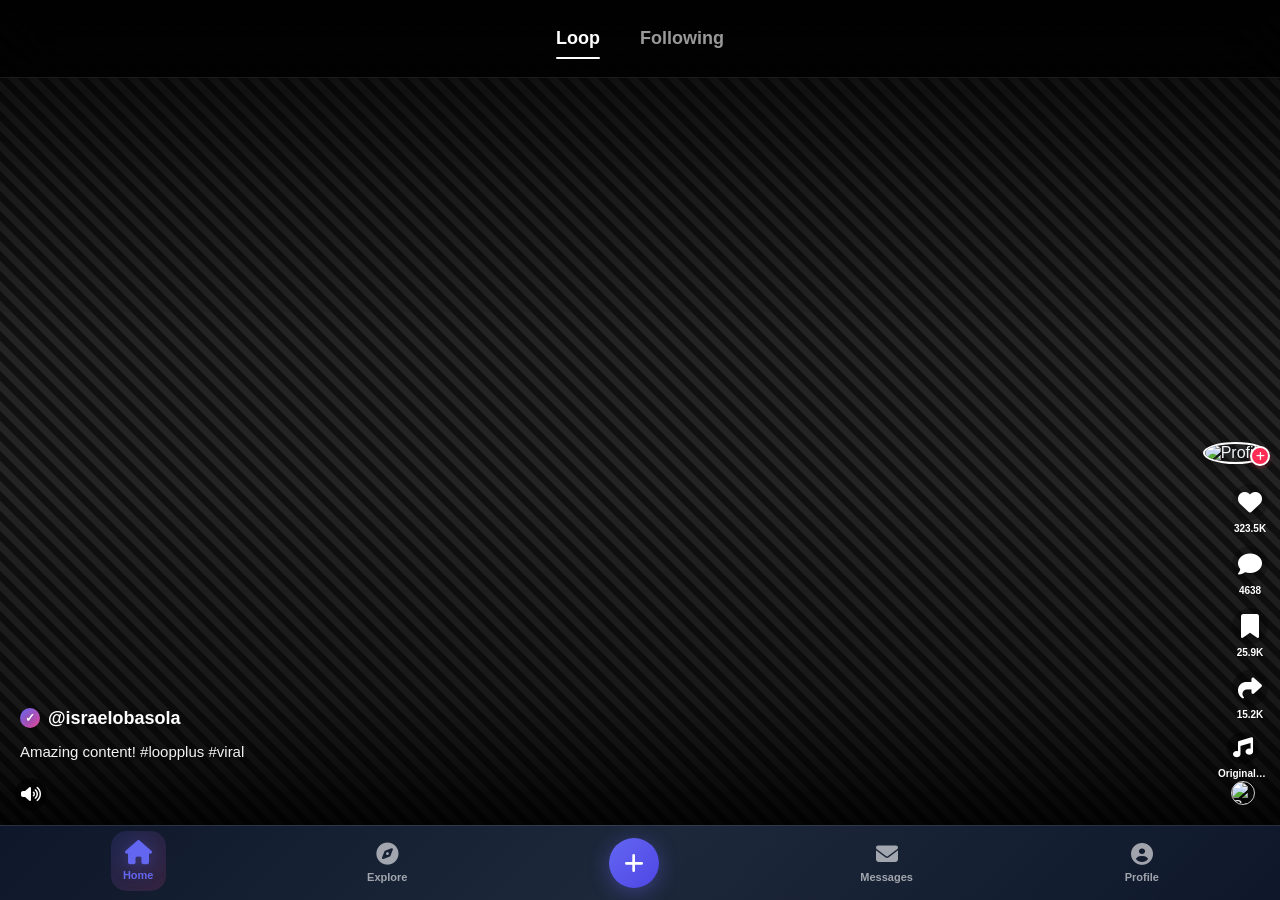
==== mobile app version/index.html @ 40e8b6b2 "first commit" ====
<!DOCTYPE html>
<html lang="en">
<head>
    <meta charset="UTF-8">
    <meta name="viewport" content="width=device-width, initial-scale=1.0, maximum-scale=1.0, user-scalable=no">
    <meta name="apple-mobile-web-app-capable" content="yes">
    <meta name="apple-mobile-web-app-status-bar-style" content="black-translucent">
    <title>LoopPlus Mobile</title>
    <link rel="stylesheet" href="css/index.css">
    <link rel="stylesheet" href="https://cdnjs.cloudflare.com/ajax/libs/font-awesome/6.4.0/css/all.min.css">
    <script src="../js/device-detector.js"></script>
</head>
<body>
    <div class="mobile-splash-screen" id="mobile-splash-screen">
        <img src="Logo.png" alt="LoopPlus" class="mobile-splash-logo">
    </div>
    <!-- Main Content Area -->
    <main class="mobile-main-content">
        <!-- TikTok-style Navigation Tabs -->
        <div class="mobile-nav-tabs">
            <button class="nav-tab active" data-tab="loop">
                <span>Loop</span>
            </button>
            <button class="nav-tab" data-tab="following">
                <span>Following</span>
            </button>
        </div>
        
        <!-- Mobile Video Container -->
        <div class="mobile-video-container">
            <!-- Video 1 -->
            <div class="mobile-video-item active">
                <div class="mobile-video-player">
                    <video class="mobile-video-element" loop muted playsinline>
                        <source src="https://commondatastorage.googleapis.com/gtv-videos-bucket/sample/BigBuckBunny.mp4" type="video/mp4">
                    </video>
                    
                    <!-- Mobile Video Overlay -->
                    <div class="mobile-video-overlay">
                        <!-- Username and Caption -->
                        <div class="mobile-video-info">
                            <div class="mobile-username">@israelobasola</div>
                            <div class="mobile-caption">Amazing content! #loopplus #viral</div>
                        </div>
                        
                        <!-- Mobile Actions -->
                        <div class="mobile-video-actions">
                            <!-- Profile Picture with Follow -->
                            <div class="mobile-profile-action">
                                <img src="https://picsum.photos/seed/israelobasola/50/50" alt="Profile" class="mobile-profile-pic">
                                <div class="mobile-follow-btn">
                                    <i class="fas fa-plus"></i>
                                </div>
                            </div>
                            
                            <!-- Like -->
                            <div class="mobile-action-btn">
                                <i class="fas fa-heart"></i>
                                <span class="mobile-action-count">323.5K</span>
                            </div>
                            
                            <!-- Comment -->
                            <div class="mobile-action-btn">
                                <i class="fas fa-comment"></i>
                                <span class="mobile-action-count">4638</span>
                            </div>
                            
                            <!-- Save -->
                            <div class="mobile-action-btn">
                                <i class="fas fa-bookmark"></i>
                                <span class="mobile-action-count">25.9K</span>
                            </div>
                            
                            <!-- Share -->
                            <div class="mobile-action-btn">
                                <i class="fas fa-share"></i>
                                <span class="mobile-action-count">15.2K</span>
                            </div>
                            
                            <!-- Sound -->
                            <div class="mobile-action-btn mobile-sound-btn">
                                <i class="fas fa-music"></i>
                                <div class="mobile-sound-info">
                                    <span class="mobile-sound-title">Original Sound</span>
                                    <img src="https://picsum.photos/seed/sound1/30/30" alt="Sound" class="mobile-sound-avatar">
                                </div>
                            </div>
                        </div>
                        
                        <!-- Mobile Mute Button -->
                        <div class="mobile-mute-button">
                            <i class="fas fa-volume-mute"></i>
                        </div>
                        
                        <!-- Mobile Play Indicator -->
                        <div class="mobile-play-indicator">
                            <i class="fas fa-play"></i>
                        </div>
                    </div>
                </div>
            </div>

            <div class="mobile-video-item">
                <div class="mobile-video-player">
                    <video class="mobile-video-element" loop muted playsinline>
                        <source src="https://commondatastorage.googleapis.com/gtv-videos-bucket/sample/ForBiggerBlazes.mp4" type="video/mp4">
                    </video>

                    <div class="mobile-video-overlay">
                        <div class="mobile-video-info">
                            <div class="mobile-username">@dancequeen</div>
                            <div class="mobile-caption">Dance moves! #dance #trending</div>
                        </div>

                        <div class="mobile-video-actions">
                            <div class="mobile-profile-action">
                                <img src="https://picsum.photos/seed/dancequeen/50/50" alt="Profile" class="mobile-profile-pic">
                                <div class="mobile-follow-btn">
                                    <i class="fas fa-plus"></i>
                                </div>
                            </div>

                            <div class="mobile-action-btn">
                                <i class="fas fa-heart"></i>
                                <span class="mobile-action-count">89.2K</span>
                            </div>

                            <div class="mobile-action-btn">
                                <i class="fas fa-comment"></i>
                                <span class="mobile-action-count">1.1K</span>
                            </div>

                            <div class="mobile-action-btn">
                                <i class="fas fa-bookmark"></i>
                                <span class="mobile-action-count">7.8K</span>
                            </div>

                            <div class="mobile-action-btn">
                                <i class="fas fa-share"></i>
                                <span class="mobile-action-count">4.5K</span>
                            </div>

                            <div class="mobile-action-btn mobile-sound-btn">
                                <i class="fas fa-music"></i>
                                <div class="mobile-sound-info">
                                    <span class="mobile-sound-title">Dance Beat</span>
                                    <img src="https://picsum.photos/seed/sound2/30/30" alt="Sound" class="mobile-sound-avatar">
                                </div>
                            </div>
                        </div>

                        <div class="mobile-mute-button">
                            <i class="fas fa-volume-mute"></i>
                        </div>

                        <div class="mobile-play-indicator">
                            <i class="fas fa-play"></i>
                        </div>
                    </div>
                </div>
            </div>

            <div class="mobile-video-item">
                <div class="mobile-video-player">
                    <video class="mobile-video-element" loop muted playsinline>
                        <source src="https://commondatastorage.googleapis.com/gtv-videos-bucket/sample/Sintel.mp4" type="video/mp4">
                    </video>

                    <div class="mobile-video-overlay">
                        <div class="mobile-video-info">
                            <div class="mobile-username">@comedyking</div>
                            <div class="mobile-caption">Funny moments! #comedy #viral</div>
                        </div>

                        <div class="mobile-video-actions">
                            <div class="mobile-profile-action">
                                <img src="https://picsum.photos/seed/comedyking/50/50" alt="Profile" class="mobile-profile-pic">
                                <div class="mobile-follow-btn">
                                    <i class="fas fa-plus"></i>
                                </div>
                            </div>

                            <div class="mobile-action-btn">
                                <i class="fas fa-heart"></i>
                                <span class="mobile-action-count">234K</span>
                            </div>

                            <div class="mobile-action-btn">
                                <i class="fas fa-comment"></i>
                                <span class="mobile-action-count">5.6K</span>
                            </div>

                            <div class="mobile-action-btn">
                                <i class="fas fa-bookmark"></i>
                                <span class="mobile-action-count">25K</span>
                            </div>

                            <div class="mobile-action-btn">
                                <i class="fas fa-share"></i>
                                <span class="mobile-action-count">18K</span>
                            </div>

                            <div class="mobile-action-btn mobile-sound-btn">
                                <i class="fas fa-music"></i>
                                <div class="mobile-sound-info">
                                    <span class="mobile-sound-title">Comedy Track</span>
                                    <img src="https://picsum.photos/seed/sound3/30/30" alt="Sound" class="mobile-sound-avatar">
                                </div>
                            </div>
                        </div>

                        <div class="mobile-mute-button">
                            <i class="fas fa-volume-mute"></i>
                        </div>

                        <div class="mobile-play-indicator">
                            <i class="fas fa-play"></i>
                        </div>
                    </div>
                </div>
            </div>

            <div class="mobile-video-item">
                <div class="mobile-video-player">
                    <video class="mobile-video-element" loop muted playsinline>
                        <source src="https://commondatastorage.googleapis.com/gtv-videos-bucket/sample/ForBiggerJoyrides.mp4" type="video/mp4">
                    </video>

                    <div class="mobile-video-overlay">
                        <div class="mobile-video-info">
                            <div class="mobile-username">@foodie</div>
                            <div class="mobile-caption">Quick recipe! #food #cooking</div>
                        </div>

                        <div class="mobile-video-actions">
                            <div class="mobile-profile-action">
                                <img src="https://picsum.photos/seed/foodie/50/50" alt="Profile" class="mobile-profile-pic">
                                <div class="mobile-follow-btn">
                                    <i class="fas fa-plus"></i>
                                </div>
                            </div>

                            <div class="mobile-action-btn">
                                <i class="fas fa-heart"></i>
                                <span class="mobile-action-count">156K</span>
                            </div>

                            <div class="mobile-action-btn">
                                <i class="fas fa-comment"></i>
                                <span class="mobile-action-count">3.2K</span>
                            </div>

                            <div class="mobile-action-btn">
                                <i class="fas fa-bookmark"></i>
                                <span class="mobile-action-count">12K</span>
                            </div>

                            <div class="mobile-action-btn">
                                <i class="fas fa-share"></i>
                                <span class="mobile-action-count">8.9K</span>
                            </div>

                            <div class="mobile-action-btn mobile-sound-btn">
                                <i class="fas fa-music"></i>
                                <div class="mobile-sound-info">
                                    <span class="mobile-sound-title">Food Vibes</span>
                                    <img src="https://picsum.photos/seed/sound4/30/30" alt="Sound" class="mobile-sound-avatar">
                                </div>
                            </div>
                        </div>

                        <div class="mobile-mute-button">
                            <i class="fas fa-volume-mute"></i>
                        </div>

                        <div class="mobile-play-indicator">
                            <i class="fas fa-play"></i>
                        </div>
                    </div>
                </div>
            </div>

            <div class="mobile-video-item">
                <div class="mobile-video-player">
                    <video class="mobile-video-element" loop muted playsinline>
                        <source src="https://commondatastorage.googleapis.com/gtv-videos-bucket/sample/ForBiggerMeltdowns.mp4" type="video/mp4">
                    </video>

                    <div class="mobile-video-overlay">
                        <div class="mobile-video-info">
                            <div class="mobile-username">@naturelover</div>
                            <div class="mobile-caption">Beautiful nature! #nature #relaxing</div>
                        </div>

                        <div class="mobile-video-actions">
                            <div class="mobile-profile-action">
                                <img src="https://picsum.photos/seed/naturelover/50/50" alt="Profile" class="mobile-profile-pic">
                                <div class="mobile-follow-btn">
                                    <i class="fas fa-plus"></i>
                                </div>
                            </div>

                            <div class="mobile-action-btn">
                                <i class="fas fa-heart"></i>
                                <span class="mobile-action-count">89.2K</span>
                            </div>

                            <div class="mobile-action-btn">
                                <i class="fas fa-comment"></i>
                                <span class="mobile-action-count">1.1K</span>
                            </div>

                            <div class="mobile-action-btn">
                                <i class="fas fa-bookmark"></i>
                                <span class="mobile-action-count">7.8K</span>
                            </div>

                            <div class="mobile-action-btn">
                                <i class="fas fa-share"></i>
                                <span class="mobile-action-count">4.5K</span>
                            </div>

                            <div class="mobile-action-btn mobile-sound-btn">
                                <i class="fas fa-music"></i>
                                <div class="mobile-sound-info">
                                    <span class="mobile-sound-title">Nature Sounds</span>
                                    <img src="https://picsum.photos/seed/sound5/30/30" alt="Sound" class="mobile-sound-avatar">
                                </div>
                            </div>
                        </div>

                        <div class="mobile-mute-button">
                            <i class="fas fa-volume-mute"></i>
                        </div>

                        <div class="mobile-play-indicator">
                            <i class="fas fa-play"></i>
                        </div>
                    </div>
                </div>
            </div>
        </div>
    </main>

    <!-- Mobile Swipe Indicator -->
    <div class="mobile-swipe-indicator">
        <div class="swipe-dots">
            <span class="dot active"></span>
            <span class="dot"></span>
            <span class="dot"></span>
            <span class="dot"></span>
            <span class="dot"></span>
        </div>
    </div>

    <!-- Mobile Bottom Navigation -->
    <nav class="mobile-bottom-nav">
        <a href="index.html" class="mobile-nav-item active">
            <i class="fas fa-home"></i>
            <span>Home</span>
        </a>
        <a href="explore.html" class="mobile-nav-item">
            <i class="fas fa-compass"></i>
            <span>Explore</span>
        </a>
        <button class="mobile-nav-item mobile-create-btn">
            <i class="fas fa-plus"></i>
        </button>
        <a href="#" class="mobile-nav-item">
            <i class="fas fa-envelope"></i>
            <span>Messages</span>
        </a>
        <a href="profile.html" class="mobile-nav-item">
            <i class="fas fa-user-circle"></i>
            <span>Profile</span>
        </a>
    </nav>

    <script src="js/index.js"></script>
</body>
</html>
---- mobile app version/css/index.css ----
/* Index Page CSS - LoopPlus Mobile */

/* CSS Variables */
:root {
    --primary-color: #6366f1;
    --primary-dark: #4f46e5;
    --primary-light: #818cf8;
    --secondary-color: #ec4899;
    --accent-color: #14b8a6;
    --background-dark: #0f172a;
    --background-medium: #1e293b;
    --background-light: #334155;
    --text-primary: #f1f5f9;
    --text-secondary: #cbd5e1;
    --text-muted: #94a3b8;
    --border-color: #475569;
    --success-color: #10b981;
    --warning-color: #f59e0b;
    --error-color: #ef4444;
}

/* Reset and Base Styles */
* {
    margin: 0;
    padding: 0;
    box-sizing: border-box;
}

body {
    font-family: -apple-system, BlinkMacSystemFont, 'Segoe UI', Roboto, sans-serif;
    background: linear-gradient(135deg, var(--background-dark) 0%, var(--background-medium) 100%);
    color: var(--text-primary);
    height: 100vh;
    overflow: hidden;
    position: relative;
}

.mobile-splash-screen {
    position: fixed;
    inset: 0;
    display: flex;
    align-items: center;
    justify-content: center;
    background: linear-gradient(135deg, var(--background-dark) 0%, var(--background-medium) 100%);
    z-index: 5000;
    opacity: 1;
    visibility: visible;
    transition: opacity 0.35s ease, visibility 0.35s ease;
}

.mobile-splash-screen.hide {
    opacity: 0;
    visibility: hidden;
}

.mobile-splash-logo {
    width: 150px;
    max-width: 60vw;
    height: auto;
    filter: drop-shadow(0 8px 30px rgba(0, 0, 0, 0.5));
    animation: mobileSplashPulse 1.2s ease-in-out infinite;
}

@keyframes mobileSplashPulse {
    0%, 100% { transform: scale(1); opacity: 0.95; }
    50% { transform: scale(1.04); opacity: 1; }
}

/* TikTok-style Navigation Tabs */
.mobile-nav-tabs {
    position: fixed;
    top: 0;
    left: 0;
    right: 0;
    display: flex;
    justify-content: center;
    gap: 40px;
    padding: 20px;
    background: rgba(0, 0, 0, 0.8);
    backdrop-filter: blur(20px);
    z-index: 100;
    border-bottom: 1px solid rgba(255, 255, 255, 0.1);
}

.nav-tab {
    background: none;
    border: none;
    color: rgba(255, 255, 255, 0.6);
    font-size: 18px;
    font-weight: 600;
    cursor: pointer;
    transition: all 0.3s cubic-bezier(0.4, 0, 0.2, 1);
    padding: 8px 0;
    position: relative;
}

.nav-tab::after {
    content: '';
    position: absolute;
    bottom: -2px;
    left: 0;
    right: 0;
    height: 2px;
    background: transparent;
    border-radius: 1px;
    transition: all 0.3s ease;
}

.nav-tab.active {
    color: white;
    font-weight: 700;
}

.nav-tab.active::after {
    background: white;
}

.nav-tab:hover {
    color: rgba(255, 255, 255, 0.8);
}

.nav-tab:active {
    transform: scale(0.95);
}

/* Mobile Main Content */
.mobile-main-content {
    position: fixed;
    top: 0;
    left: 0;
    right: 0;
    bottom: 75px;
    overflow: hidden;
    background: radial-gradient(circle at center, rgba(99, 102, 241, 0.05) 0%, transparent 70%);
    z-index: 1;
}

/* Mobile Video Container */
.mobile-video-container {
    height: 100%;
    position: relative;
    scroll-snap-type: y mandatory;
    overflow-y: scroll;
    overflow-x: hidden;
    scrollbar-width: none;
    -webkit-overflow-scrolling: touch;
    scroll-behavior: smooth;
}

.mobile-video-container::-webkit-scrollbar {
    display: none;
}

.mobile-video-item {
    height: 100%;
    position: relative;
    scroll-snap-align: start;
    scroll-snap-stop: always;
    display: flex;
    align-items: center;
    justify-content: center;
    background: linear-gradient(45deg, #0a0a0a 25%, #1a1a1a 25%, #1a1a1a 50%, #0a0a0a 50%, #0a0a0a 75%, #1a1a1a 75%, #1a1a1a);
    background-size: 40px 40px;
    animation: shimmer 2s linear infinite;
    transition: opacity 0.3s ease;
}

.mobile-video-item.loaded {
    background: none;
    animation: none;
}

.mobile-video-item.playing {
    opacity: 1;
}

.mobile-video-item.error {
    background: linear-gradient(45deg, #2a1a1a 25%, #3a2a2a 25%, #3a2a2a 50%, #2a1a1a 50%, #2a1a1a 75%, #3a2a2a 75%, #3a2a2a);
}

.mobile-video-item.can-play {
    background: none;
    animation: none;
}

.mobile-video-item.loading {
    background: linear-gradient(45deg, #1a1a2a 25%, #2a2a3a 25%, #2a2a3a 50%, #1a1a2a 50%, #1a1a2a 75%, #2a2a3a 75%, #2a2a3a);
    animation: shimmer 1s linear infinite;
}

/* Video loading states */
.mobile-video-element.loading {
    opacity: 0.7;
}

.mobile-video-element.error {
    filter: grayscale(100%);
    opacity: 0.5;
}

/* Video retry animation */
@keyframes videoRetry {
    0%, 100% { opacity: 1; }
    50% { opacity: 0.3; }
}

.mobile-video-item.error .mobile-video-element {
    animation: videoRetry 2s ease-in-out infinite;
}

/* Video quality indicator */
.video-quality-indicator {
    position: absolute;
    top: 15px;
    right: 15px;
    background: rgba(0, 0, 0, 0.7);
    color: white;
    padding: 4px 8px;
    border-radius: 12px;
    font-size: 10px;
    font-weight: 600;
    text-transform: uppercase;
    letter-spacing: 0.5px;
    pointer-events: none;
    z-index: 10;
}

.video-quality-indicator.hd {
    background: linear-gradient(135deg, var(--primary-color), var(--primary-dark));
}

.video-quality-indicator.sd {
    background: linear-gradient(135deg, var(--success-color), #059669);
}

.video-quality-indicator.low {
    background: linear-gradient(135deg, var(--warning-color), #d97706);
}

/* Network status indicator */
.network-status {
    position: fixed;
    top: 80px;
    left: 50%;
    transform: translateX(-50%);
    background: rgba(0, 0, 0, 0.8);
    color: white;
    padding: 8px 16px;
    border-radius: 20px;
    font-size: 12px;
    font-weight: 500;
    z-index: 2000;
    opacity: 0;
    transition: all 0.3s ease;
    pointer-events: none;
}

.network-status.show {
    opacity: 1;
}

.network-status.online {
    background: linear-gradient(135deg, var(--success-color), #059669);
}

.network-status.offline {
    background: linear-gradient(135deg, var(--error-color), #dc2626);
}

/* Video buffer indicator */
.video-buffer-indicator {
    position: absolute;
    bottom: 20px;
    left: 20px;
    background: rgba(0, 0, 0, 0.7);
    color: white;
    padding: 6px 12px;
    border-radius: 15px;
    font-size: 11px;
    font-weight: 500;
    z-index: 10;
    opacity: 0;
    transition: opacity 0.3s ease;
    pointer-events: none;
}

.video-buffer-indicator.show {
    opacity: 1;
}

/* Enhanced video controls for better mobile experience */
.mobile-video-element::-webkit-media-controls-panel {
    display: none !important;
}

.mobile-video-element::-webkit-media-controls-play-button {
    display: none !important;
}

.mobile-video-element::-webkit-media-controls-timeline {
    display: none !important;
}

.mobile-video-element::-webkit-media-controls-current-time-display {
    display: none !important;
}

.mobile-video-element::-webkit-media-controls-time-remaining-display {
    display: none !important;
}

.mobile-video-element::-webkit-media-controls-mute-button {
    display: none !important;
}

.mobile-video-element::-webkit-media-controls-toggle-closed-captions-button {
    display: none !important;
}

.mobile-video-element::-webkit-media-controls-fullscreen-button {
    display: none !important;
}

@keyframes shimmer {
    0% { background-position: 0 0; }
    100% { background-position: 40px 40px; }
}

.mobile-video-player {
    width: 100%;
    height: 100%;
    position: relative;
    background: #000;
    overflow: hidden;
}

.mobile-video-element {
    width: 100%;
    height: 100%;
    object-fit: cover;
    filter: brightness(1.05) contrast(1.1);
    position: absolute;
    top: 0;
    left: 0;
    transform: scale(1.01);
    transition: transform 0.3s ease;
}

.mobile-video-element:fullscreen {
    object-fit: contain;
}

.mobile-video-element:-webkit-full-screen {
    object-fit: contain;
}

.mobile-video-element:-moz-full-screen {
    object-fit: contain;
}

.mobile-video-element:-ms-fullscreen {
    object-fit: contain;
}

/* Mobile Video Overlay */
.mobile-video-overlay {
    position: absolute;
    top: 0;
    left: 0;
    right: 0;
    bottom: 0;
    display: flex;
    flex-direction: column;
    justify-content: space-between;
    padding: 25px 20px 25px 20px;
    background: linear-gradient(to bottom,
        rgba(0,0,0,0.7) 0%,
        rgba(0,0,0,0.2) 25%,
        transparent 40%,
        transparent 60%,
        rgba(0,0,0,0.3) 85%,
        rgba(0,0,0,0.8) 100%);
    pointer-events: none;
}

.mobile-video-overlay > * {
    pointer-events: auto;
}

.mobile-video-info {
    flex: 1;
    display: flex;
    flex-direction: column;
    justify-content: flex-end;
    margin-bottom: 25px;
    max-width: 70%;
}

.mobile-username {
    font-weight: 700;
    font-size: 18px;
    margin-bottom: 12px;
    text-shadow: 0 2px 8px rgba(0,0,0,0.8);
    color: #ffffff;
    display: flex;
    align-items: center;
    gap: 8px;
}

.mobile-username::before {
    content: '✓';
    background: linear-gradient(135deg, var(--primary-color), var(--secondary-color));
    color: white;
    width: 20px;
    height: 20px;
    border-radius: 50%;
    display: flex;
    align-items: center;
    justify-content: center;
    font-size: 12px;
    font-weight: bold;
}

.mobile-caption {
    font-size: 15px;
    line-height: 1.5;
    color: rgba(255, 255, 255, 0.95);
    text-shadow: 0 2px 6px rgba(0,0,0,0.8);
    margin-bottom: 12px;
}

.mobile-caption a {
    color: var(--primary-color);
    text-decoration: none;
    font-weight: 600;
}

.mobile-caption a:hover {
    text-decoration: underline;
}

/* Mobile Video Actions */
.mobile-video-actions {
    display: flex;
    flex-direction: column;
    gap: 12px;
    align-items: flex-end;
    position: absolute;
    right: 12px;
    bottom: 20px;
}

.mobile-profile-action {
    position: relative;
    margin-bottom: 8px;
    animation: slideInRight 0.6s cubic-bezier(0.4, 0, 0.2, 1);
}

@keyframes slideInRight {
    from {
        opacity: 0;
        transform: translateX(50px);
    }
    to {
        opacity: 1;
        transform: translateX(0);
    }
}

.mobile-profile-pic {
    width: 48px;
    height: 48px;
    border-radius: 50%;
    border: 2px solid #ffffff;
    object-fit: cover;
    box-shadow: 0 2px 8px rgba(0, 0, 0, 0.3);
    transition: all 0.3s cubic-bezier(0.4, 0, 0.2, 1);
}

.mobile-profile-pic:hover {
    transform: scale(1.05);
    box-shadow: 0 4px 12px rgba(0, 0, 0, 0.4);
}

.mobile-follow-btn {
    position: absolute;
    bottom: -2px;
    right: -2px;
    background: #FE2C55;
    border: 2px solid #ffffff;
    border-radius: 50%;
    width: 20px;
    height: 20px;
    display: flex;
    align-items: center;
    justify-content: center;
    color: white;
    font-size: 10px;
    cursor: pointer;
    transition: all 0.3s cubic-bezier(0.4, 0, 0.2, 1);
    box-shadow: 0 2px 4px rgba(254, 44, 85, 0.3);
}

.mobile-follow-btn:hover {
    background: #E91E63;
    transform: scale(1.1);
    box-shadow: 0 4px 8px rgba(254, 44, 85, 0.4);
}

.mobile-follow-btn.following {
    background: #25F4EE;
}

.mobile-action-btn {
    display: flex;
    flex-direction: column;
    align-items: center;
    gap: 4px;
    cursor: pointer;
    transition: all 0.3s cubic-bezier(0.4, 0, 0.2, 1);
    animation: slideInRight 0.6s cubic-bezier(0.4, 0, 0.2, 1) backwards;
}

.mobile-action-btn:nth-child(2) { animation-delay: 0.1s; }
.mobile-action-btn:nth-child(3) { animation-delay: 0.2s; }
.mobile-action-btn:nth-child(4) { animation-delay: 0.3s; }
.mobile-action-btn:nth-child(5) { animation-delay: 0.4s; }
.mobile-action-btn:nth-child(6) { animation-delay: 0.5s; }

.mobile-action-btn i {
    font-size: 24px;
    color: white;
    text-shadow: 0 1px 3px rgba(0,0,0,0.5);
    transition: all 0.3s cubic-bezier(0.4, 0, 0.2, 1);
    width: 36px;
    height: 36px;
    display: flex;
    align-items: center;
    justify-content: center;
    border-radius: 50%;
    background: rgba(0, 0, 0, 0.2);
    backdrop-filter: blur(10px);
}

.mobile-action-btn:hover i {
    transform: scale(1.15);
    background: rgba(255, 255, 255, 0.15);
}

.mobile-action-btn.liked i {
    color: #FE2C55;
    background: rgba(254, 44, 85, 0.15);
    animation: heartBeat 0.6s ease;
}

@keyframes heartBeat {
    0%, 100% { transform: scale(1); }
    25% { transform: scale(1.3); }
    50% { transform: scale(1.1); }
    75% { transform: scale(1.2); }
}

.mobile-action-count {
    font-size: 10px;
    font-weight: 600;
    color: white;
    text-shadow: 0 1px 2px rgba(0,0,0,0.5);
    line-height: 1;
}

.mobile-sound-btn {
    position: relative;
}

.mobile-sound-btn i {
    font-size: 20px !important;
    width: 32px !important;
    height: 32px !important;
}

.mobile-sound-info {
    display: flex;
    flex-direction: column;
    align-items: center;
    gap: 2px;
}

.mobile-sound-title {
    font-size: 10px;
    color: white;
    text-align: center;
    max-width: 50px;
    text-shadow: 0 1px 2px rgba(0,0,0,0.5);
    font-weight: 600;
    line-height: 1.1;
    overflow: hidden;
    text-overflow: ellipsis;
    white-space: nowrap;
}

.mobile-sound-avatar {
    width: 24px;
    height: 24px;
    border-radius: 50%;
    object-fit: cover;
    border: 1px solid rgba(255, 255, 255, 0.8);
    box-shadow: 0 1px 3px rgba(0, 0, 0, 0.3);
}

/* Mobile Mute Button */
.mobile-mute-button {
    position: absolute;
    bottom: 15px;
    left: 15px;
    background: rgba(0, 0, 0, 0.3);
    backdrop-filter: blur(10px);
    border: none;
    border-radius: 50%;
    width: 32px;
    height: 32px;
    display: flex;
    align-items: center;
    justify-content: center;
    color: white;
    font-size: 16px;
    cursor: pointer;
    transition: all 0.3s cubic-bezier(0.4, 0, 0.2, 1);
    z-index: 10;
}

.mobile-mute-button:hover {
    background: rgba(0, 0, 0, 0.5);
    transform: scale(1.1);
}

.mobile-mute-button:active {
    transform: scale(0.95);
}

/* Mobile Play Indicator */
.mobile-play-indicator {
    position: absolute;
    top: 50%;
    left: 50%;
    transform: translate(-50%, -50%);
    background: rgba(0, 0, 0, 0.8);
    backdrop-filter: blur(20px);
    border: 2px solid rgba(255, 255, 255, 0.3);
    border-radius: 50%;
    width: 70px;
    height: 70px;
    display: flex;
    align-items: center;
    justify-content: center;
    color: white;
    font-size: 28px;
    opacity: 0;
    transition: all 0.3s cubic-bezier(0.4, 0, 0.2, 1);
    pointer-events: none;
    box-shadow: 0 8px 30px rgba(0, 0, 0, 0.4);
}

.mobile-play-indicator.show {
    opacity: 1;
    transform: translate(-50%, -50%) scale(1.1);
}

/* Mobile Swipe Indicator */
.mobile-swipe-indicator {
    position: absolute;
    bottom: 25px;
    left: 50%;
    transform: translateX(-50%);
    z-index: 10;
}

.swipe-dots {
    display: flex;
    gap: 10px;
    padding: 8px 16px;
    background: rgba(0, 0, 0, 0.4);
    backdrop-filter: blur(20px);
    border-radius: 20px;
    border: 1px solid rgba(255, 255, 255, 0.1);
}

.dot {
    width: 10px;
    height: 10px;
    border-radius: 50%;
    background: rgba(255, 255, 255, 0.3);
    transition: all 0.3s cubic-bezier(0.4, 0, 0.2, 1);
    cursor: pointer;
}

.dot:hover {
    background: rgba(255, 255, 255, 0.6);
    transform: scale(1.2);
}

.dot.active {
    background: linear-gradient(135deg, var(--primary-color), var(--secondary-color));
    transform: scale(1.3);
    box-shadow: 0 0 15px rgba(99, 102, 241, 0.6);
}

/* Mobile Bottom Navigation */
.mobile-bottom-nav {
    position: fixed;
    bottom: 0;
    left: 0;
    right: 0;
    height: 75px;
    background: linear-gradient(135deg, 
        rgba(15, 23, 42, 0.98) 0%, 
        rgba(30, 41, 59, 0.95) 50%, 
        rgba(15, 23, 42, 0.98) 100%);
    backdrop-filter: blur(25px) saturate(180%);
    border-top: 1px solid rgba(255, 255, 255, 0.1);
    display: flex;
    align-items: center;
    justify-content: space-around;
    padding: 0 15px;
    z-index: 1000;
    box-shadow: 0 -4px 30px rgba(0, 0, 0, 0.3);
}

.mobile-nav-item {
    display: flex;
    flex-direction: column;
    align-items: center;
    gap: 6px;
    text-decoration: none;
    color: rgba(255, 255, 255, 0.6);
    transition: all 0.3s cubic-bezier(0.4, 0, 0.2, 1);
    padding: 10px;
    border-radius: 15px;
    min-width: 55px;
    position: relative;
    overflow: hidden;
}

.mobile-nav-item::before {
    content: '';
    position: absolute;
    top: 0;
    left: 0;
    right: 0;
    bottom: 0;
    background: linear-gradient(135deg, var(--primary-color), var(--secondary-color));
    opacity: 0;
    transition: opacity 0.3s ease;
    border-radius: 15px;
}

.mobile-nav-item.active::before {
    opacity: 0.15;
}

.mobile-nav-item.active {
    color: var(--primary-color);
    transform: translateY(-2px);
}

.mobile-nav-item:hover:not(.active) {
    color: rgba(255, 255, 255, 0.9);
    background: rgba(255, 255, 255, 0.05);
    transform: translateY(-1px);
}

.mobile-nav-item:active {
    transform: scale(0.95) translateY(0);
}

.mobile-nav-item i {
    font-size: 22px;
    transition: all 0.3s cubic-bezier(0.4, 0, 0.2, 1);
    position: relative;
    z-index: 1;
}

.mobile-nav-item.active i {
    transform: scale(1.1);
    filter: drop-shadow(0 2px 8px rgba(99, 102, 241, 0.4));
}

.mobile-nav-item span {
    font-size: 11px;
    font-weight: 600;
    transition: all 0.3s cubic-bezier(0.4, 0, 0.2, 1);
    position: relative;
    z-index: 1;
}

.mobile-nav-item.active span {
    font-weight: 700;
    color: var(--primary-color);
}

/* Create Button */
.mobile-create-btn {
    background: linear-gradient(135deg, var(--primary-color) 0%, var(--primary-dark) 100%) !important;
    color: white !important;
    border-radius: 50% !important;
    width: 50px !important;
    height: 50px !important;
    min-width: 50px !important;
    display: flex !important;
    align-items: center !important;
    justify-content: center !important;
    font-size: 22px !important;
    padding: 0 !important;
    border: none !important;
    cursor: pointer !important;
    transition: all 0.3s cubic-bezier(0.4, 0, 0.2, 1) !important;
    box-shadow: 0 4px 20px rgba(99, 102, 241, 0.4) !important;
    position: relative !important;
    overflow: hidden !important;
}

.mobile-create-btn::before {
    content: '';
    position: absolute;
    top: 0;
    left: 0;
    right: 0;
    bottom: 0;
    background: linear-gradient(135deg, rgba(255, 255, 255, 0.2) 0%, transparent 100%);
    opacity: 0;
    transition: opacity 0.3s ease;
}

.mobile-create-btn:hover::before {
    opacity: 1;
}

.mobile-create-btn:hover {
    background: linear-gradient(135deg, var(--primary-light) 0%, var(--primary-color) 100%) !important;
    transform: scale(1.15) rotate(90deg) !important;
    box-shadow: 0 6px 30px rgba(99, 102, 241, 0.6) !important;
}

.mobile-create-btn:active {
    transform: scale(0.95) !important;
}

/* Mobile Responsive Design */
@media (max-width: 480px) {
    .mobile-nav-tabs {
        padding: 15px;
        gap: 30px;
    }
    
    .nav-tab {
        font-size: 16px;
    }
    
    .mobile-main-content {
        bottom: 65px;
    }
    
    .mobile-bottom-nav {
        height: 65px;
    }
    
    .mobile-nav-item i {
        font-size: 18px;
    }
    
    .mobile-nav-item span {
        font-size: 10px;
    }
    
    .mobile-create-btn {
        width: 40px !important;
        height: 40px !important;
        min-width: 40px !important;
        font-size: 18px !important;
    }
    
    .mobile-username {
        font-size: 16px;
    }
    
    .mobile-caption {
        font-size: 14px;
    }
    
    .mobile-action-btn i {
        font-size: 20px;
        width: 32px;
        height: 32px;
    }
    
    .mobile-profile-pic {
        width: 40px;
        height: 40px;
    }
}

/* Touch Optimizations */
.mobile-action-btn:active,
.mobile-follow-btn:active,
.mobile-mute-button:active,
.mobile-nav-item:active {
    transform: scale(0.95);
}

/* Smooth Transitions */
.mobile-video-item {
    transition: all 0.3s ease;
}

/* Loading States */
.mobile-video-element {
    background: linear-gradient(45deg, #1a1a1a 25%, #2a2a2a 25%, #2a2a2a 50%, #1a1a1a 50%, #1a1a1a 75%, #2a2a2a 75%, #2a2a2a);
    background-size: 20px 20px;
    animation: loading 1s linear infinite;
}

@keyframes loading {
    0% { background-position: 0 0; }
    100% { background-position: 20px 20px; }
}

/* Accessibility */
.mobile-action-btn:focus,
.mobile-follow-btn:focus,
.mobile-mute-button:focus,
.mobile-nav-item:focus {
    outline: 2px solid var(--primary-color);
    outline-offset: 2px;
}

/* Performance Optimizations */
.mobile-video-element {
    will-change: transform;
    transform: translateZ(0);
}

.mobile-video-overlay {
    will-change: opacity;
}

/* Gesture Hints */
.mobile-swipe-hint {
    position: absolute;
    bottom: 80px;
    left: 50%;
    transform: translateX(-50%);
    color: white;
    font-size: 12px;
    text-align: center;
    opacity: 0.7;
    animation: fadeInOut 3s ease-in-out;
}

@keyframes fadeInOut {
    0%, 100% { opacity: 0; }
    50% { opacity: 0.7; }
}
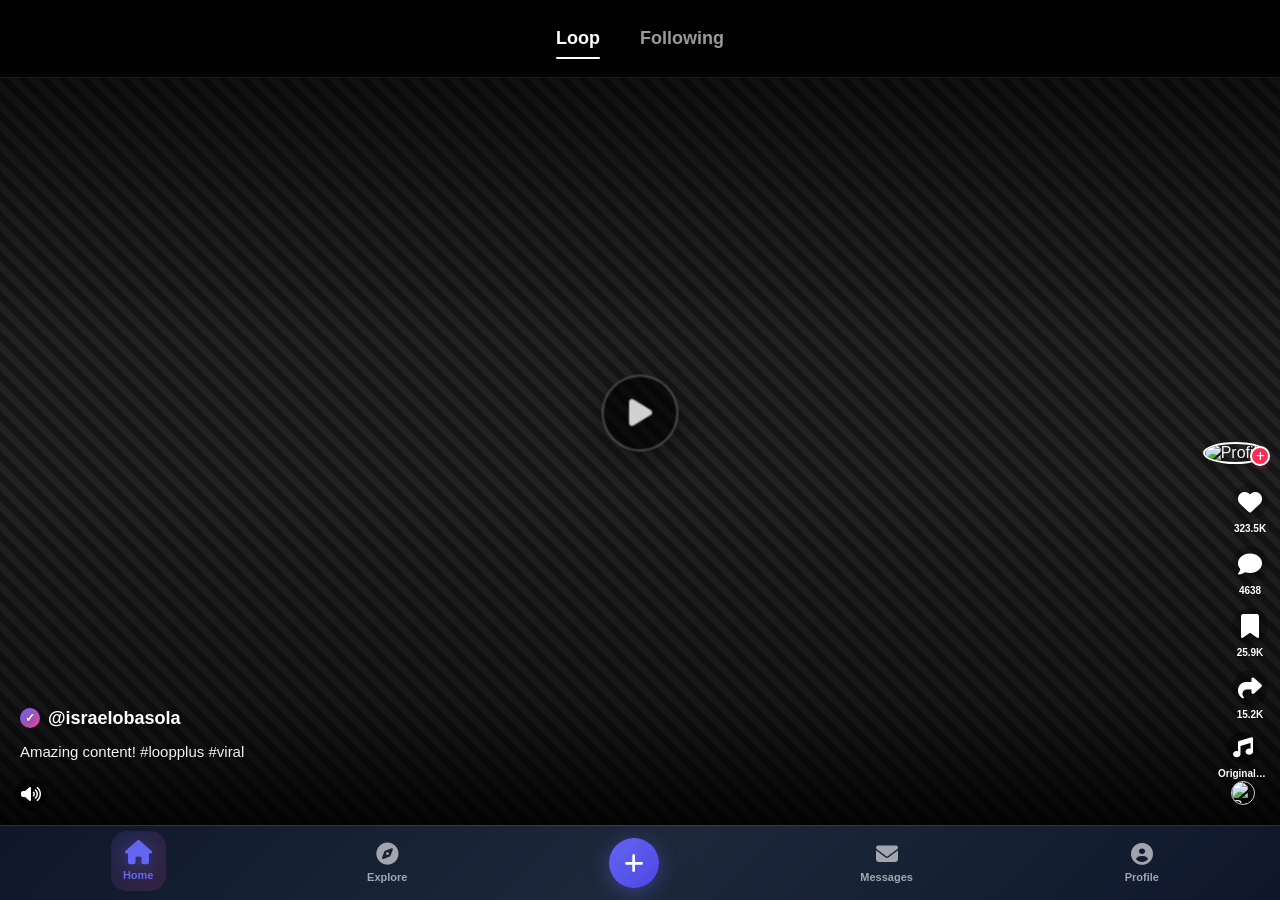
==== commit e0917df9: "first commit" ====
--- a/mobile app version/index.html
+++ b/mobile app version/index.html
@@ -31,7 +31,7 @@
             <!-- Video 1 -->
             <div class="mobile-video-item active">
                 <div class="mobile-video-player">
-                    <video class="mobile-video-element" loop muted playsinline>
+                    <video class="mobile-video-element" loop muted playsinline preload="metadata">
                         <source src="https://commondatastorage.googleapis.com/gtv-videos-bucket/sample/BigBuckBunny.mp4" type="video/mp4">
                     </video>
                     
@@ -102,7 +102,7 @@
 
             <div class="mobile-video-item">
                 <div class="mobile-video-player">
-                    <video class="mobile-video-element" loop muted playsinline>
+                    <video class="mobile-video-element" loop muted playsinline preload="metadata">
                         <source src="https://commondatastorage.googleapis.com/gtv-videos-bucket/sample/ForBiggerBlazes.mp4" type="video/mp4">
                     </video>
 
@@ -162,7 +162,7 @@
 
             <div class="mobile-video-item">
                 <div class="mobile-video-player">
-                    <video class="mobile-video-element" loop muted playsinline>
+                    <video class="mobile-video-element" loop muted playsinline preload="metadata">
                         <source src="https://commondatastorage.googleapis.com/gtv-videos-bucket/sample/Sintel.mp4" type="video/mp4">
                     </video>
 
@@ -222,7 +222,7 @@
 
             <div class="mobile-video-item">
                 <div class="mobile-video-player">
-                    <video class="mobile-video-element" loop muted playsinline>
+                    <video class="mobile-video-element" loop muted playsinline preload="metadata">
                         <source src="https://commondatastorage.googleapis.com/gtv-videos-bucket/sample/ForBiggerJoyrides.mp4" type="video/mp4">
                     </video>
 
@@ -282,7 +282,7 @@
 
             <div class="mobile-video-item">
                 <div class="mobile-video-player">
-                    <video class="mobile-video-element" loop muted playsinline>
+                    <video class="mobile-video-element" loop muted playsinline preload="metadata">
                         <source src="https://commondatastorage.googleapis.com/gtv-videos-bucket/sample/ForBiggerMeltdowns.mp4" type="video/mp4">
                     </video>
 
--- a/mobile app version/css/index.css
+++ b/mobile app version/css/index.css
@@ -936,6 +936,58 @@
 .mobile-video-element {
     will-change: transform;
     transform: translateZ(0);
+    /* Performance optimizations */
+    contain: layout style paint;
+    backface-visibility: hidden;
+    perspective: 1000px;
+}
+
+/* Manual play indicator */
+.mobile-video-item:not(.playing) .mobile-play-indicator {
+    display: flex !important;
+    opacity: 0.8 !important;
+    animation: pulsePlay 2s ease-in-out infinite;
+}
+
+@keyframes pulsePlay {
+    0%, 100% { 
+        opacity: 0.6; 
+        transform: scale(1);
+    }
+    50% { 
+        opacity: 1; 
+        transform: scale(1.1);
+    }
+}
+
+/* Video container optimizations */
+.mobile-video-container {
+    scroll-snap-type: y mandatory;
+    scroll-behavior: smooth;
+    /* Performance improvements */
+    contain: layout style paint;
+    will-change: scroll-position;
+}
+
+/* Video item optimizations */
+.mobile-video-item {
+    scroll-snap-align: start;
+    scroll-snap-stop: always;
+    /* Performance optimizations */
+    contain: layout style paint;
+    will-change: transform;
+    transform: translateZ(0);
+}
+
+/* Paused state styling */
+.mobile-video-item:not(.playing) .mobile-video-element {
+    filter: brightness(0.8);
+    transition: filter 0.3s ease;
+}
+
+.mobile-video-item.playing .mobile-video-element {
+    filter: brightness(1);
+    transition: filter 0.3s ease;
 }
 
 .mobile-video-overlay {
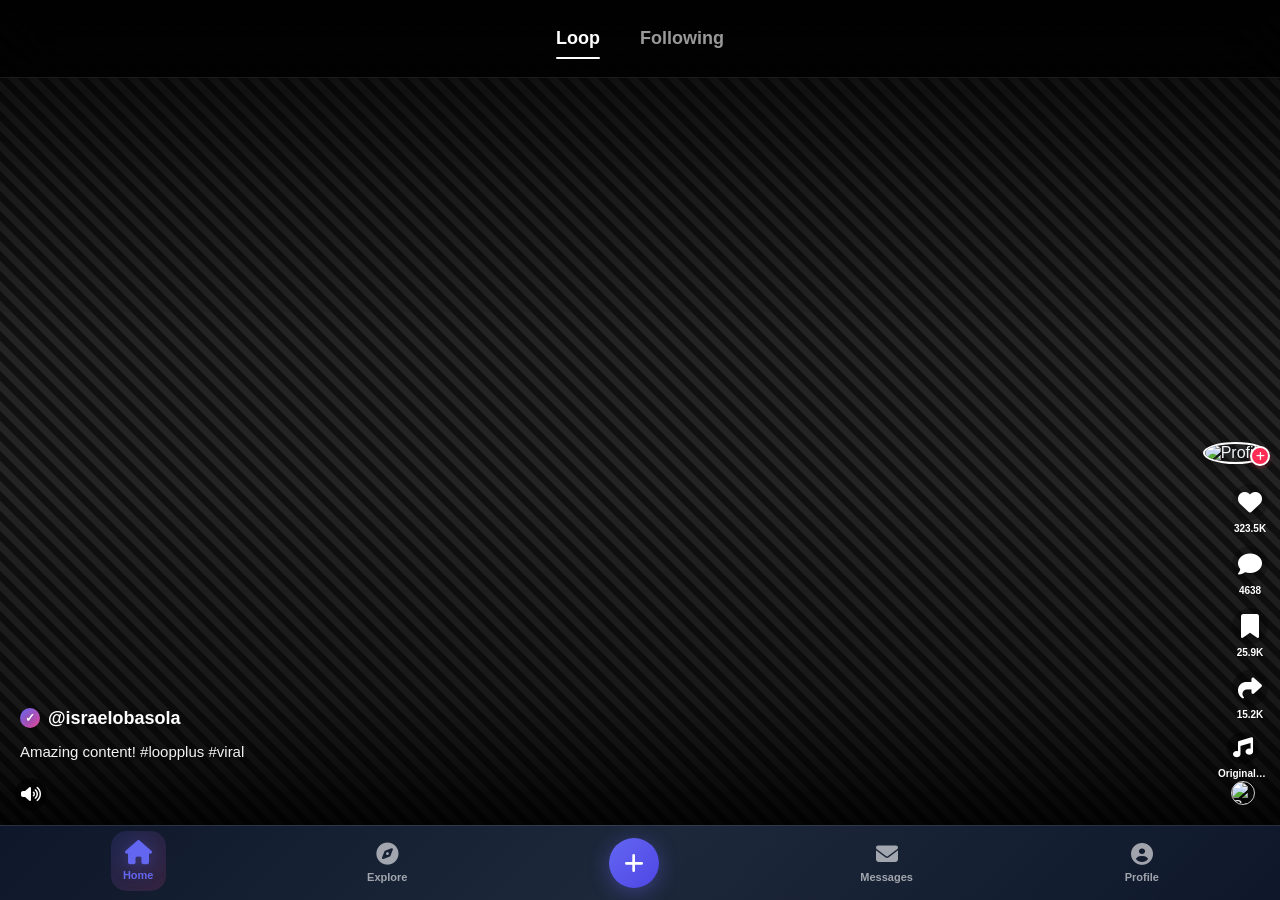
==== commit 0f730823: "update version 1" ====
--- a/mobile app version/index.html
+++ b/mobile app version/index.html
@@ -31,7 +31,7 @@
             <!-- Video 1 -->
             <div class="mobile-video-item active">
                 <div class="mobile-video-player">
-                    <video class="mobile-video-element" loop muted playsinline preload="metadata">
+                    <video class="mobile-video-element" loop muted playsinline autoplay preload="metadata">
                         <source src="https://commondatastorage.googleapis.com/gtv-videos-bucket/sample/BigBuckBunny.mp4" type="video/mp4">
                     </video>
                     
@@ -102,7 +102,7 @@
 
             <div class="mobile-video-item">
                 <div class="mobile-video-player">
-                    <video class="mobile-video-element" loop muted playsinline preload="metadata">
+                    <video class="mobile-video-element" loop muted playsinline autoplay preload="metadata">
                         <source src="https://commondatastorage.googleapis.com/gtv-videos-bucket/sample/ForBiggerBlazes.mp4" type="video/mp4">
                     </video>
 
@@ -162,7 +162,7 @@
 
             <div class="mobile-video-item">
                 <div class="mobile-video-player">
-                    <video class="mobile-video-element" loop muted playsinline preload="metadata">
+                    <video class="mobile-video-element" loop muted playsinline autoplay preload="metadata">
                         <source src="https://commondatastorage.googleapis.com/gtv-videos-bucket/sample/Sintel.mp4" type="video/mp4">
                     </video>
 
@@ -222,7 +222,7 @@
 
             <div class="mobile-video-item">
                 <div class="mobile-video-player">
-                    <video class="mobile-video-element" loop muted playsinline preload="metadata">
+                    <video class="mobile-video-element" loop muted playsinline autoplay preload="metadata">
                         <source src="https://commondatastorage.googleapis.com/gtv-videos-bucket/sample/ForBiggerJoyrides.mp4" type="video/mp4">
                     </video>
 
@@ -282,7 +282,7 @@
 
             <div class="mobile-video-item">
                 <div class="mobile-video-player">
-                    <video class="mobile-video-element" loop muted playsinline preload="metadata">
+                    <video class="mobile-video-element" loop muted playsinline autoplay preload="metadata">
                         <source src="https://commondatastorage.googleapis.com/gtv-videos-bucket/sample/ForBiggerMeltdowns.mp4" type="video/mp4">
                     </video>
 
--- a/mobile app version/css/index.css
+++ b/mobile app version/css/index.css
@@ -942,24 +942,6 @@
     perspective: 1000px;
 }
 
-/* Manual play indicator */
-.mobile-video-item:not(.playing) .mobile-play-indicator {
-    display: flex !important;
-    opacity: 0.8 !important;
-    animation: pulsePlay 2s ease-in-out infinite;
-}
-
-@keyframes pulsePlay {
-    0%, 100% { 
-        opacity: 0.6; 
-        transform: scale(1);
-    }
-    50% { 
-        opacity: 1; 
-        transform: scale(1.1);
-    }
-}
-
 /* Video container optimizations */
 .mobile-video-container {
     scroll-snap-type: y mandatory;
@@ -979,17 +961,6 @@
     transform: translateZ(0);
 }
 
-/* Paused state styling */
-.mobile-video-item:not(.playing) .mobile-video-element {
-    filter: brightness(0.8);
-    transition: filter 0.3s ease;
-}
-
-.mobile-video-item.playing .mobile-video-element {
-    filter: brightness(1);
-    transition: filter 0.3s ease;
-}
-
 .mobile-video-overlay {
     will-change: opacity;
 }
